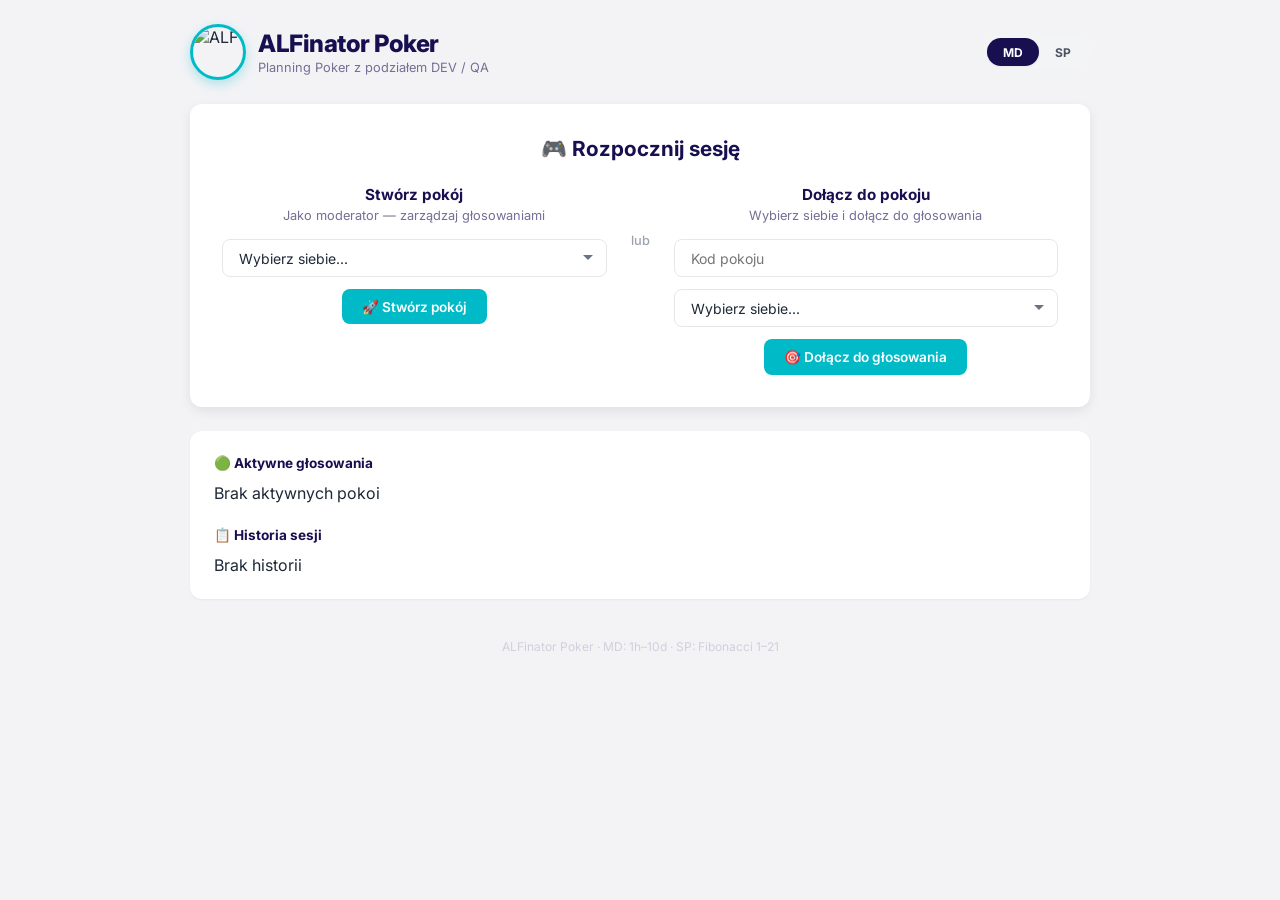
==== poker/index.html @ 8dad06fb "feat: task queue for moderator, show votes after reveal, cat card, room name, all fixes" ====
<!DOCTYPE html>
<html lang="pl">
<head>
    <meta charset="UTF-8">
    <meta name="viewport" content="width=device-width, initial-scale=1.0">
    <title>ALFinator Poker — Planning Poker</title>
    <link rel="icon" href="data:image/svg+xml,<svg xmlns='http://www.w3.org/2000/svg' viewBox='0 0 100 100'><text y='.9em' font-size='90'>🃏</text></svg>">
    <script src="https://cdn.sheetjs.com/xlsx-0.20.0/package/dist/xlsx.full.min.js"></script>
    <script src="https://www.gstatic.com/firebasejs/10.12.0/firebase-app-compat.js"></script>
    <script src="https://www.gstatic.com/firebasejs/10.12.0/firebase-database-compat.js"></script>
    <link rel="preconnect" href="https://fonts.googleapis.com">
    <link href="https://fonts.googleapis.com/css2?family=Inter:wght@400;500;600;700;800&display=swap" rel="stylesheet">
    <script type="module" src="https://cdn.jsdelivr.net/npm/emoji-picker-element@1/index.js"></script>
    <link rel="stylesheet" href="styles.css">
</head>
<body>
    <div class="container">
        <!-- HEADER -->
        <header class="header">
            <div class="logo">
                <img src="../alf.png" alt="ALF" class="logo-img">
                <div class="logo-text">
                    <h1>ALFinator Poker</h1>
                    <p class="subtitle">Planning Poker z podziałem DEV / QA</p>
                </div>
            </div>
            <div class="unit-toggle" id="unitToggle">
                <button class="unit-btn active" data-unit="md">MD</button>
                <button class="unit-btn" data-unit="sp">SP</button>
            </div>
        </header>

        <!-- LOBBY SECTION -->
        <section class="section" id="lobbySection">
            <div class="lobby-card">
                <h2>🎮 Rozpocznij sesję</h2>
                <div class="lobby-options">
                    <div class="lobby-option" id="createRoomOption">
                        <h3>Stwórz pokój</h3>
                        <p>Jako moderator — zarządzaj głosowaniami</p>
                        <select id="moderatorName" class="input">
                            <option value="" disabled selected>Wybierz siebie...</option>
                        </select>
                        <button class="btn btn-primary" id="createRoomBtn">🚀 Stwórz pokój</button>
                    </div>
                    <div class="lobby-divider" id="lobbyDivider">lub</div>
                    <div class="lobby-option" id="joinRoomOption">
                        <h3>Dołącz do pokoju</h3>
                        <p>Wybierz siebie i dołącz do głosowania</p>
                        <input type="text" id="roomCodeInput" placeholder="Kod pokoju" class="input" autocomplete="off">
                        <select id="playerName" class="input">
                            <option value="" disabled selected>Wybierz siebie...</option>
                        </select>
                        <button class="btn btn-primary" id="joinRoomBtn">🎯 Dołącz do głosowania</button>
                    </div>
                </div>
            </div>
        </section>

        <!-- ROOMS LIST -->
        <section class="section" id="roomsListSection">
            <div class="rooms-card">
                <div class="rooms-active" id="activeRooms">
                    <h3>🟢 Aktywne głosowania</h3>
                    <div class="rooms-list" id="activeRoomsList">
                        <p class="empty-state">Brak aktywnych pokoi</p>
                    </div>
                </div>
                <div class="rooms-history" id="historyRooms">
                    <h3>📋 Historia sesji</h3>
                    <div class="rooms-list" id="historyRoomsList">
                        <p class="empty-state">Brak historii</p>
                    </div>
                </div>
            </div>
        </section>

        <!-- GAME ROOM -->
        <section class="section hidden" id="gameSection">
            <!-- Room info bar -->
            <div class="room-bar">
                <div class="room-info">
                    <span class="room-code" id="roomCodeDisplay"></span>
                    <button class="btn btn-small btn-ghost" id="copyRoomBtn" title="Kopiuj link">📋 Kopiuj link</button>
                </div>
                <div class="room-participants">
                    <span class="participant-count" id="participantCount">0 osób</span>
                    <button class="btn btn-small btn-ghost" id="leaveRoomBtn" title="Wróć do lobby">🚪 Wyjdź</button>
                </div>
            </div>

            <!-- Current issue -->
            <div class="issue-panel" id="issuePanel">
                <div class="issue-display" id="issueDisplay">
                    <p class="issue-placeholder">Moderator ustawi zadanie do wyceny...</p>
                </div>
                <!-- Moderator controls for issue -->
                <div class="moderator-controls hidden" id="issueControls">
                    <div class="issue-input-row">
                        <input type="text" id="issueInput" placeholder="Nazwa zadania / numer JIRA" class="input input-wide" autocomplete="off">
                        <button class="btn btn-primary btn-small" id="addIssueBtn">➕ Dodaj</button>
                    </div>
                    <div class="issue-queue" id="issueQueue"></div>
                </div>
            </div>

            <!-- Voting cards -->
            <div class="cards-section" id="cardsSection">
                <h3>Twoja wycena</h3>
                <div class="cards" id="cardsDeck">
                    <!-- Cards generated by JS -->
                </div>
                <div class="vote-action">
                    <button class="btn btn-vote" id="confirmVoteBtn" disabled>✅ Głosuj</button>
                    <span class="vote-status" id="voteStatus"></span>
                </div>
            </div>

            <!-- Players status -->
            <div class="players-panel">
                <div class="players-group">
                    <h4>🔧 DEV</h4>
                    <div class="players-list" id="devPlayersList"></div>
                </div>
                <div class="players-group">
                    <h4>🧪 QA</h4>
                    <div class="players-list" id="qaPlayersList"></div>
                </div>
                <div class="players-group players-group-other hidden" id="otherGroup">
                    <h4>👤 Inni</h4>
                    <div class="players-list" id="otherPlayersList"></div>
                </div>
            </div>

            <!-- Moderator action buttons -->
            <div class="moderator-actions hidden" id="moderatorActions">
                <button class="btn btn-primary" id="revealBtn" disabled>👁️ Odkryj karty</button>
                <button class="btn btn-danger btn-small" id="resetVotesBtn">🔄 Reset</button>
                <button class="btn btn-secondary" id="nextRoundBtn">⏭️ Następne zadanie</button>
            </div>

            <!-- Results panel (after reveal) -->
            <div class="results-panel hidden" id="resultsPanel">
                <h3>📊 Wyniki głosowania</h3>
                <div class="results-grid">
                    <div class="result-group">
                        <div class="result-group-header">🔧 DEV</div>
                        <div class="result-votes" id="devVotes"></div>
                        <div class="result-summary" id="devSummary"></div>
                    </div>
                    <div class="result-group">
                        <div class="result-group-header">🧪 QA</div>
                        <div class="result-votes" id="qaVotes"></div>
                        <div class="result-summary" id="qaSummary"></div>
                    </div>
                </div>
                <div class="result-total" id="resultTotal"></div>
                <!-- Final estimate input (moderator) -->
                <div class="final-estimate hidden" id="finalEstimate">
                    <h4>Finalna wycena</h4>
                    <div class="final-inputs">
                        <div class="final-input-group">
                            <label>DEV</label>
                            <input type="number" id="finalDev" class="input input-small" step="0.5" min="0">
                        </div>
                        <div class="final-input-group">
                            <label>QA</label>
                            <input type="number" id="finalQa" class="input input-small" step="0.5" min="0">
                        </div>
                        <button class="btn btn-primary btn-small" id="saveFinalBtn">✅ Zapisz</button>
                    </div>
                </div>
            </div>

            <!-- Session summary -->
            <div class="session-summary hidden" id="sessionSummary">
                <h3>📋 Podsumowanie sesji</h3>
                <div class="summary-table-wrapper">
                    <table class="summary-table" id="summaryTable">
                        <thead>
                            <tr>
                                <th>Zadanie</th>
                                <th>DEV</th>
                                <th>QA</th>
                                <th>Suma</th>
                            </tr>
                        </thead>
                        <tbody id="summaryBody"></tbody>
                        <tfoot>
                            <tr class="summary-total-row">
                                <td><strong>RAZEM</strong></td>
                                <td id="totalDev">—</td>
                                <td id="totalQa">—</td>
                                <td id="totalAll">—</td>
                            </tr>
                        </tfoot>
                    </table>
                </div>
                <button class="btn btn-ghost btn-small" id="exportCsvBtn">📥 Eksport CSV</button>
            </div>
        </section>

        <footer class="footer">
            <p>ALFinator Poker · MD: 1h–10d · SP: Fibonacci 1–21</p>
        </footer>

        <!-- Emoji picker popup -->
        <div class="emoji-popup hidden" id="emojiPopup">
            <emoji-picker id="emojiPicker"></emoji-picker>
        </div>
    </div>

    <script src="poker.js"></script>
</body>
</html>
---- poker/styles.css ----
:root {
    --cyan: #00bac7;
    --cyan-60: #66d6dd;
    --cyan-20: #ccf1f4;
    --cyan-bg: #f2fbfc;
    --navy: #170f4f;
    --navy-60: #746f95;
    --navy-20: #d1cfdc;
    --navy-bg: #f3f3f6;
    --yellow: #e3d900;
    --yellow-60: #eee866;
    --yellow-20: #f9f7cc;
    --yellow-bg: #fdfdf2;
    --success: #039855;
    --success-light: #ecfdf3;
    --danger: #d92d20;
    --danger-light: #fee4e2;
    --danger-bg: #fef2f2;
    --white: #ffffff;
    --gray-50: #f9fafb;
    --gray-100: #f3f4f6;
    --gray-200: #e5e7eb;
    --gray-300: #d1d5db;
    --gray-400: #9ca3af;
    --gray-600: #4b5563;
    --gray-700: #374151;
    --gray-800: #1f2937;
    --radius: 8px;
    --radius-lg: 12px;
    --shadow-sm: 0 1px 3px rgba(0, 0, 0, 0.05);
    --shadow-md: 0 4px 12px rgba(0, 0, 0, 0.08);
    --shadow-lg: 0 8px 24px rgba(0, 0, 0, 0.12);
}

* { margin: 0; padding: 0; box-sizing: border-box; }

body {
    font-family: 'Inter', sans-serif;
    background: var(--navy-bg);
    color: var(--gray-800);
    min-height: 100vh;
    padding: 1.5rem 1rem;
}

.container { max-width: 900px; margin: 0 auto; }

.hidden { display: none !important; }

/* === HEADER === */
.header {
    display: flex;
    align-items: center;
    justify-content: space-between;
    margin-bottom: 1.5rem;
}

.logo {
    display: flex;
    align-items: center;
    gap: 0.75rem;
}

.logo-img {
    width: 56px;
    height: 56px;
    border-radius: 50%;
    object-fit: cover;
    border: 3px solid var(--cyan);
    box-shadow: 0 4px 12px rgba(0, 186, 199, 0.3);
}

.logo-text h1 {
    font-size: 1.5rem;
    font-weight: 800;
    color: var(--navy);
    letter-spacing: -0.5px;
}

.subtitle {
    color: var(--navy-60);
    font-size: 0.8rem;
    margin-top: 0.1rem;
}

/* Unit toggle */
.unit-toggle {
    display: flex;
    background: var(--gray-100);
    border-radius: 100px;
    padding: 3px;
}

.unit-btn {
    padding: 0.4rem 1rem;
    border: none;
    border-radius: 100px;
    font-family: inherit;
    font-size: 0.75rem;
    font-weight: 700;
    cursor: pointer;
    background: transparent;
    color: var(--gray-600);
    transition: all 0.2s ease;
}

.unit-btn.active {
    background: var(--navy);
    color: var(--white);
    box-shadow: var(--shadow-sm);
}

/* === SECTIONS === */
.section {
    margin-bottom: 1.5rem;
}

/* === BUTTONS === */
.btn {
    display: inline-flex;
    align-items: center;
    gap: 0.5rem;
    padding: 0.6rem 1.25rem;
    border: none;
    border-radius: var(--radius);
    font-family: inherit;
    font-size: 0.85rem;
    font-weight: 600;
    cursor: pointer;
    transition: all 0.15s ease;
    text-decoration: none;
}

.btn:disabled {
    opacity: 0.5;
    cursor: not-allowed;
}

.btn-primary { background: var(--cyan); color: var(--white); }
.btn-primary:hover:not(:disabled) { background: #009da8; }

.btn-secondary { background: var(--gray-100); color: var(--gray-700); }
.btn-secondary:hover:not(:disabled) { background: var(--gray-200); }

.btn-ghost { background: transparent; color: var(--navy-60); }
.btn-ghost:hover { background: var(--gray-100); }

.btn-danger { background: var(--danger-light); color: var(--danger); }
.btn-danger:hover { background: var(--danger-bg); }

.btn-small { font-size: 0.75rem; padding: 0.35rem 0.7rem; }

/* === INPUT === */
.input {
    display: block;
    width: 100%;
    padding: 0.6rem 1rem;
    border: 1.5px solid var(--gray-200);
    border-radius: var(--radius);
    font-family: inherit;
    font-size: 0.875rem;
    color: var(--gray-800);
    background: var(--white);
    transition: border-color 0.15s ease;
    outline: none;
}

.input:focus { border-color: var(--cyan); }
.input-wide { max-width: 100%; }
.input-small { width: 80px; text-align: center; }

select.input {
    appearance: none;
    background-image: url("data:image/svg+xml,%3Csvg xmlns='http://www.w3.org/2000/svg' width='12' height='12' viewBox='0 0 12 12'%3E%3Cpath fill='%236b7280' d='M6 8L1 3h10z'/%3E%3C/svg%3E");
    background-repeat: no-repeat;
    background-position: right 0.75rem center;
    padding-right: 2rem;
    cursor: pointer;
}

/* === LOBBY === */
.lobby-card {
    background: var(--white);
    border-radius: var(--radius-lg);
    padding: 2rem;
    box-shadow: var(--shadow-md);
    text-align: center;
}

.lobby-card h2 {
    font-size: 1.3rem;
    color: var(--navy);
    margin-bottom: 1.5rem;
}

.lobby-options {
    display: grid;
    grid-template-columns: 1fr auto 1fr;
    gap: 1.5rem;
    align-items: start;
}

.lobby-options.join-only {
    grid-template-columns: 1fr;
    max-width: 400px;
    margin: 0 auto;
}

.lobby-option {
    text-align: center;
}

.lobby-option h3 {
    font-size: 0.95rem;
    color: var(--navy);
    margin-bottom: 0.25rem;
}

.lobby-option p {
    font-size: 0.8rem;
    color: var(--navy-60);
    margin-bottom: 1rem;
}

.lobby-option .input {
    margin-bottom: 0.75rem;
}

.lobby-divider {
    display: flex;
    align-items: center;
    justify-content: center;
    font-size: 0.8rem;
    color: var(--gray-400);
    font-weight: 500;
    padding-top: 3rem;
}

/* === ROOM BAR === */
.room-bar {
    display: flex;
    align-items: center;
    justify-content: space-between;
    background: var(--white);
    border-radius: var(--radius);
    padding: 0.75rem 1.25rem;
    margin-bottom: 1rem;
    box-shadow: var(--shadow-sm);
}

.room-info {
    display: flex;
    align-items: center;
    gap: 0.75rem;
}

.room-code {
    font-family: monospace;
    font-size: 0.9rem;
    font-weight: 700;
    color: var(--navy);
    background: var(--cyan-20);
    padding: 0.25rem 0.75rem;
    border-radius: 100px;
}

.participant-count {
    font-size: 0.8rem;
    color: var(--navy-60);
    font-weight: 500;
}

/* === ISSUE PANEL === */
.issue-panel {
    background: var(--white);
    border-radius: var(--radius);
    padding: 1.25rem;
    margin-bottom: 1rem;
    box-shadow: var(--shadow-sm);
    border-left: 4px solid var(--cyan);
}

.issue-display {
    margin-bottom: 0.75rem;
}

.issue-display h3 {
    font-size: 1rem;
    color: var(--navy);
    font-weight: 700;
}

.issue-placeholder {
    color: var(--gray-400);
    font-size: 0.85rem;
    font-style: italic;
}

.moderator-controls {
    display: flex;
    flex-direction: column;
    gap: 0.5rem;
    margin-top: 0.75rem;
}

.moderator-controls .input {
    flex: 1;
}

/* === CARDS === */
.cards-section {
    background: var(--white);
    border-radius: var(--radius);
    padding: 1.25rem;
    margin-bottom: 1rem;
    box-shadow: var(--shadow-sm);
    text-align: center;
}

.cards-section h3 {
    font-size: 0.8rem;
    font-weight: 600;
    color: var(--navy-60);
    text-transform: uppercase;
    letter-spacing: 0.5px;
    margin-bottom: 1rem;
}

.cards {
    display: flex;
    flex-wrap: wrap;
    gap: 0.5rem;
    justify-content: center;
}

.card {
    width: 48px;
    height: 68px;
    display: flex;
    align-items: center;
    justify-content: center;
    border: 2px solid var(--gray-200);
    border-radius: var(--radius);
    font-size: 0.9rem;
    font-weight: 700;
    color: var(--navy);
    background: var(--white);
    cursor: pointer;
    transition: all 0.15s ease;
    user-select: none;
}

.card:hover {
    border-color: var(--cyan);
    transform: translateY(-4px);
    box-shadow: 0 4px 12px rgba(0, 186, 199, 0.2);
}

.card.selected {
    border-color: var(--cyan);
    background: var(--cyan);
    color: var(--white);
    transform: translateY(-4px);
    box-shadow: 0 4px 16px rgba(0, 186, 199, 0.35);
}

.card.disabled {
    opacity: 0.4;
    pointer-events: none;
}

/* Vote action button */
.vote-action {
    display: flex;
    align-items: center;
    justify-content: center;
    gap: 1rem;
    margin-top: 1rem;
    padding-top: 0.75rem;
    border-top: 1px solid var(--gray-100);
}

.btn-vote {
    background: var(--navy);
    color: var(--white);
    font-size: 0.95rem;
    padding: 0.7rem 2rem;
    border-radius: 100px;
    box-shadow: 0 4px 14px rgba(23, 15, 79, 0.3);
}

.btn-vote:hover:not(:disabled) {
    transform: translateY(-1px);
    box-shadow: 0 6px 20px rgba(23, 15, 79, 0.4);
}

.btn-vote:disabled {
    opacity: 0.4;
    cursor: not-allowed;
    transform: none;
    box-shadow: none;
}

.vote-status {
    font-size: 0.8rem;
    font-weight: 600;
    color: var(--success);
}

/* === PLAYERS PANEL === */
.players-panel {
    display: grid;
    grid-template-columns: 1fr 1fr;
    gap: 1rem;
    margin-bottom: 1rem;
}

.players-group {
    background: var(--white);
    border-radius: var(--radius);
    padding: 1rem;
    box-shadow: var(--shadow-sm);
}

.players-group h4 {
    font-size: 0.8rem;
    font-weight: 700;
    color: var(--navy-60);
    text-transform: uppercase;
    letter-spacing: 0.5px;
    margin-bottom: 0.75rem;
    padding-bottom: 0.5rem;
    border-bottom: 1px solid var(--gray-100);
}

.players-group-other {
    grid-column: 1 / -1;
}

.players-list {
    display: flex;
    flex-direction: column;
    gap: 0.4rem;
}

.player-row {
    display: flex;
    align-items: center;
    justify-content: space-between;
    padding: 0.4rem 0.5rem;
    border-radius: 6px;
    font-size: 0.8rem;
    transition: background 0.15s ease;
    gap: 0.3rem;
}

.player-row:hover {
    background: var(--gray-50);
}

.player-name.is-moderator::after {
    content: '👑';
    margin-left: 0.3rem;
    font-size: 0.7rem;
}

.player-status {
    width: 22px;
    height: 22px;
    border-radius: 50%;
    display: flex;
    align-items: center;
    justify-content: center;
    font-size: 0.65rem;
}

.player-status.waiting {
    background: var(--gray-100);
    color: var(--gray-400);
}

.player-status.voted {
    background: var(--success-light);
    color: var(--success);
}

.player-status.revealed {
    background: var(--cyan-20);
    color: var(--navy);
    font-weight: 700;
    font-size: 0.7rem;
}

/* === MODERATOR ACTIONS === */
.moderator-actions {
    display: flex;
    gap: 0.75rem;
    justify-content: center;
    margin-bottom: 1rem;
}

/* === RESULTS PANEL === */
.results-panel {
    background: var(--white);
    border-radius: var(--radius-lg);
    padding: 1.5rem;
    margin-bottom: 1rem;
    box-shadow: var(--shadow-md);
    border: 2px solid var(--cyan-20);
    animation: fadeIn 0.3s ease;
}

.results-panel h3 {
    font-size: 1rem;
    color: var(--navy);
    margin-bottom: 1rem;
    text-align: center;
}

.results-grid {
    display: grid;
    grid-template-columns: 1fr 1fr;
    gap: 1rem;
    margin-bottom: 1rem;
}

.result-group {
    background: var(--gray-50);
    border-radius: var(--radius);
    padding: 1rem;
}

.result-group-header {
    font-size: 0.8rem;
    font-weight: 700;
    color: var(--navy-60);
    text-transform: uppercase;
    margin-bottom: 0.75rem;
}

.result-votes {
    display: flex;
    flex-wrap: wrap;
    gap: 0.4rem;
    margin-bottom: 0.75rem;
}

.vote-chip {
    display: inline-flex;
    align-items: center;
    gap: 0.3rem;
    font-size: 0.75rem;
    padding: 0.25rem 0.6rem;
    background: var(--white);
    border: 1px solid var(--gray-200);
    border-radius: 100px;
}

.vote-chip .vote-value {
    font-weight: 700;
    color: var(--navy);
}

.vote-chip .vote-name {
    color: var(--gray-600);
}

.result-summary {
    font-size: 0.85rem;
    font-weight: 600;
    color: var(--navy);
    padding-top: 0.5rem;
    border-top: 1px solid var(--gray-200);
}

.result-total {
    text-align: center;
    padding: 0.75rem;
    background: var(--cyan-bg);
    border-radius: var(--radius);
    font-weight: 700;
    color: var(--navy);
    font-size: 0.9rem;
}

/* === FINAL ESTIMATE === */
.final-estimate {
    margin-top: 1rem;
    padding-top: 1rem;
    border-top: 1px solid var(--gray-200);
    text-align: center;
}

.final-estimate h4 {
    font-size: 0.8rem;
    font-weight: 600;
    color: var(--navy-60);
    text-transform: uppercase;
    margin-bottom: 0.75rem;
}

.final-inputs {
    display: flex;
    align-items: center;
    justify-content: center;
    gap: 1rem;
}

.final-input-group {
    display: flex;
    flex-direction: column;
    align-items: center;
    gap: 0.25rem;
}

.final-input-group label {
    font-size: 0.7rem;
    font-weight: 600;
    color: var(--gray-600);
    text-transform: uppercase;
}

/* === SESSION SUMMARY === */
.session-summary {
    background: var(--white);
    border-radius: var(--radius-lg);
    padding: 1.5rem;
    box-shadow: var(--shadow-md);
    margin-bottom: 1rem;
}

.session-summary h3 {
    font-size: 1rem;
    color: var(--navy);
    margin-bottom: 1rem;
}

.summary-table-wrapper {
    overflow-x: auto;
    margin-bottom: 1rem;
}

.summary-table {
    width: 100%;
    border-collapse: collapse;
    font-size: 0.8rem;
}

.summary-table th,
.summary-table td {
    padding: 0.6rem 0.75rem;
    text-align: left;
    border-bottom: 1px solid var(--gray-100);
}

.summary-table th {
    font-weight: 700;
    color: var(--navy-60);
    text-transform: uppercase;
    font-size: 0.7rem;
    letter-spacing: 0.5px;
    background: var(--gray-50);
}

.summary-table td {
    color: var(--gray-700);
}

.summary-table td:nth-child(2),
.summary-table td:nth-child(3),
.summary-table td:nth-child(4),
.summary-table th:nth-child(2),
.summary-table th:nth-child(3),
.summary-table th:nth-child(4) {
    text-align: center;
    font-weight: 600;
}

.summary-total-row td {
    border-top: 2px solid var(--navy);
    font-weight: 700;
    color: var(--navy);
    font-size: 0.85rem;
    padding-top: 0.75rem;
}

/* === FOOTER === */
.footer {
    text-align: center;
    padding: 1rem;
    color: var(--navy-20);
    font-size: 0.75rem;
}

/* === ANIMATIONS === */
@keyframes fadeIn {
    from { opacity: 0; transform: translateY(8px); }
    to { opacity: 1; transform: translateY(0); }
}

@keyframes pulse {
    0%, 100% { transform: scale(1); }
    50% { transform: scale(1.05); }
}

.pulse { animation: pulse 0.6s ease; }

/* === TOAST NOTIFICATION === */
.toast {
    position: fixed;
    bottom: 2rem;
    left: 50%;
    transform: translateX(-50%) translateY(100px);
    background: var(--navy);
    color: var(--white);
    padding: 0.6rem 1.5rem;
    border-radius: 100px;
    font-size: 0.8rem;
    font-weight: 500;
    box-shadow: var(--shadow-lg);
    opacity: 0;
    transition: all 0.3s ease;
    z-index: 1000;
    pointer-events: none;
}

.toast.show {
    opacity: 1;
    transform: translateX(-50%) translateY(0);
}

/* === EMOJI PICKER & REACTIONS === */
.emoji-popup {
    position: fixed;
    z-index: 1000;
    box-shadow: var(--shadow-lg);
    border-radius: var(--radius-lg);
    overflow: hidden;
}

.emoji-popup emoji-picker {
    --num-columns: 8;
    --emoji-size: 1.3rem;
    --background: var(--white);
    --border-color: var(--gray-200);
    --indicator-color: var(--cyan);
    --input-border-color: var(--gray-200);
    --input-font-size: 0.85rem;
    height: 320px;
    width: 320px;
}

/* Player name clickable for emoji */
.player-name {
    font-weight: 500;
    color: var(--gray-700);
    cursor: pointer;
    transition: color 0.15s ease;
}

.player-name:hover {
    color: var(--cyan);
}

/* Emoji reactions */
.player-reactions {
    display: inline-flex;
    gap: 0.15rem;
    margin-left: 0.3rem;
}

.emoji-reaction {
    display: inline-block;
    font-size: 1.1rem;
    animation: emojiPop 0.3s ease;
}

.emoji-fadeout {
    animation: emojiFade 0.3s ease forwards;
}

@keyframes emojiPop {
    0% { transform: scale(0); opacity: 0; }
    50% { transform: scale(1.3); }
    100% { transform: scale(1); opacity: 1; }
}

@keyframes emojiFade {
    from { transform: scale(1); opacity: 1; }
    to { transform: scale(0.5); opacity: 0; }
}

/* === RESPONSIVE === */
@media (max-width: 700px) {
    body { padding: 1rem 0.5rem; }

    .header {
        flex-direction: column;
        gap: 0.75rem;
        text-align: center;
    }

    .logo-img { width: 44px; height: 44px; }
    .logo-text h1 { font-size: 1.25rem; }

    .lobby-options {
        grid-template-columns: 1fr;
        gap: 1rem;
    }

    .lobby-divider {
        padding-top: 0;
    }

    .players-panel {
        grid-template-columns: 1fr;
    }

    .results-grid {
        grid-template-columns: 1fr;
    }

    .card {
        width: 48px;
        height: 64px;
        font-size: 0.95rem;
    }

    .moderator-actions {
        flex-direction: column;
        align-items: stretch;
    }

    .final-inputs {
        flex-wrap: wrap;
    }
}

@media (max-width: 400px) {
    .card {
        width: 42px;
        height: 58px;
        font-size: 0.85rem;
    }

    .cards {
        gap: 0.35rem;
    }
}

/* === ROOMS LIST === */
.rooms-card {
    background: var(--white);
    border-radius: var(--radius-lg);
    padding: 1.5rem;
    box-shadow: var(--shadow-sm);
}

.rooms-active {
    margin-bottom: 1.5rem;
}

.rooms-active h3,
.rooms-history h3 {
    font-size: 0.85rem;
    font-weight: 700;
    color: var(--navy);
    margin-bottom: 0.75rem;
}

.rooms-list {
    display: flex;
    flex-direction: column;
    gap: 0.5rem;
}

.room-item {
    display: flex;
    align-items: center;
    justify-content: space-between;
    padding: 0.6rem 1rem;
    background: var(--gray-50);
    border-radius: var(--radius);
    border: 1px solid var(--gray-200);
    transition: all 0.15s ease;
}

.room-item.active {
    border-color: var(--cyan-60);
    background: var(--cyan-bg);
    cursor: pointer;
}

.room-item.active:hover {
    border-color: var(--cyan);
    box-shadow: var(--shadow-sm);
}

.room-item-info {
    display: flex;
    flex-direction: column;
    gap: 0.15rem;
}

.room-item-name {
    font-size: 0.8rem;
    font-weight: 600;
    color: var(--navy);
}

.room-item-meta {
    font-size: 0.7rem;
    color: var(--navy-60);
}

.room-item-badge {
    font-size: 0.65rem;
    font-weight: 700;
    padding: 0.2rem 0.5rem;
    border-radius: 100px;
    text-transform: uppercase;
}

.room-item-badge.live {
    background: var(--success-light);
    color: var(--success);
}

.room-item-badge.ended {
    background: var(--gray-100);
    color: var(--gray-600);
}

.room-item-summary {
    font-size: 0.7rem;
    color: var(--gray-600);
    margin-top: 0.2rem;
}

/* Issue queue */
.issue-input-row {
    display: flex;
    gap: 0.5rem;
}

.issue-input-row .input {
    flex: 1;
}

.issue-queue {
    display: flex;
    flex-direction: column;
    gap: 0.35rem;
    margin-top: 0.75rem;
}

.issue-queue:empty {
    display: none;
}

.issue-queue-item {
    display: flex;
    align-items: center;
    justify-content: space-between;
    padding: 0.5rem 0.75rem;
    background: var(--gray-50);
    border: 1px solid var(--gray-200);
    border-radius: var(--radius);
    font-size: 0.8rem;
    cursor: pointer;
    transition: all 0.15s ease;
}

.issue-queue-item:hover {
    border-color: var(--cyan);
    background: var(--cyan-bg);
}

.issue-queue-item.active {
    border-color: var(--cyan);
    background: var(--cyan-bg);
    font-weight: 700;
    border-left: 3px solid var(--cyan);
}

.issue-queue-item.done {
    opacity: 0.5;
    text-decoration: line-through;
}

.issue-queue-item-name {
    flex: 1;
    color: var(--navy);
}

.issue-queue-item-delete {
    background: none;
    border: none;
    color: var(--gray-400);
    cursor: pointer;
    font-size: 0.9rem;
    padding: 0.2rem;
    border-radius: 4px;
    transition: color 0.15s ease;
}

.issue-queue-item-delete:hover {
    color: var(--danger);
}
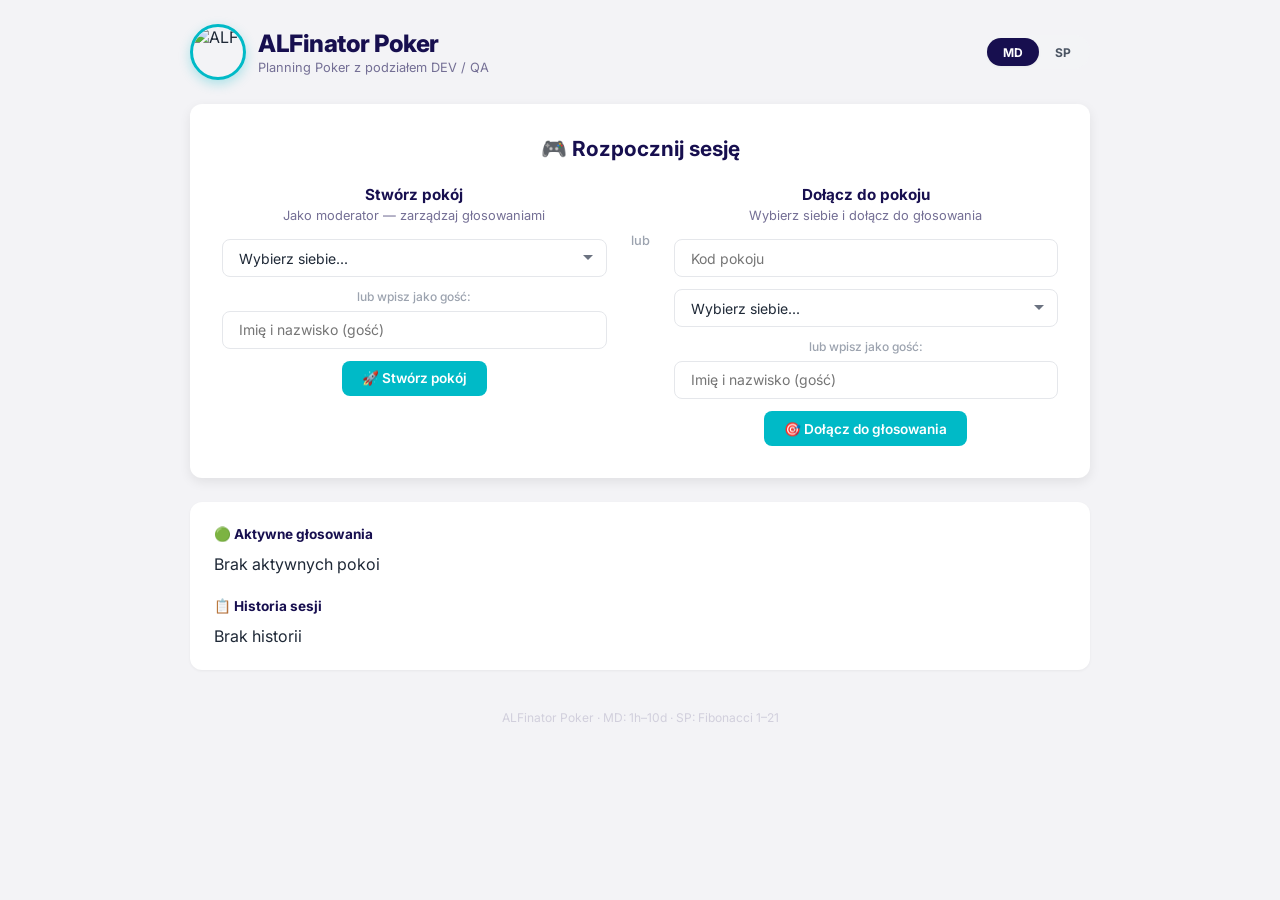
==== commit 374669db: "poker: dodaj opcję gościa + średnia zamiast sumy głosów" ====
--- a/poker/index.html
+++ b/poker/index.html
@@ -41,6 +41,8 @@
                         <select id="moderatorName" class="input">
                             <option value="" disabled selected>Wybierz siebie...</option>
                         </select>
+                        <div class="guest-separator">lub wpisz jako gość:</div>
+                        <input type="text" id="moderatorGuestName" placeholder="Imię i nazwisko (gość)" class="input" autocomplete="off">
                         <button class="btn btn-primary" id="createRoomBtn">🚀 Stwórz pokój</button>
                     </div>
                     <div class="lobby-divider" id="lobbyDivider">lub</div>
@@ -51,6 +53,8 @@
                         <select id="playerName" class="input">
                             <option value="" disabled selected>Wybierz siebie...</option>
                         </select>
+                        <div class="guest-separator">lub wpisz jako gość:</div>
+                        <input type="text" id="playerGuestName" placeholder="Imię i nazwisko (gość)" class="input" autocomplete="off">
                         <button class="btn btn-primary" id="joinRoomBtn">🎯 Dołącz do głosowania</button>
                     </div>
                 </div>
@@ -72,6 +76,7 @@
                         <p class="empty-state">Brak historii</p>
                     </div>
                 </div>
+                <button class="btn btn-danger btn-small hidden" id="clearPokerHistoryBtn">🗑️ Wyczyść historię (admin)</button>
             </div>
         </section>
 
@@ -85,23 +90,24 @@
                 </div>
                 <div class="room-participants">
                     <span class="participant-count" id="participantCount">0 osób</span>
+                    <button class="btn btn-small btn-danger hidden" id="endSessionBtn" title="Zakończ sesję">⏹️ Zakończ</button>
                     <button class="btn btn-small btn-ghost" id="leaveRoomBtn" title="Wróć do lobby">🚪 Wyjdź</button>
                 </div>
             </div>
 
-            <!-- Current issue -->
-            <div class="issue-panel" id="issuePanel">
-                <div class="issue-display" id="issueDisplay">
-                    <p class="issue-placeholder">Moderator ustawi zadanie do wyceny...</p>
-                </div>
-                <!-- Moderator controls for issue -->
-                <div class="moderator-controls hidden" id="issueControls">
+            <!-- Issue controls (moderator only) -->
+            <div class="issue-panel hidden" id="issueControls">
                     <div class="issue-input-row">
                         <input type="text" id="issueInput" placeholder="Nazwa zadania / numer JIRA" class="input input-wide" autocomplete="off">
                         <button class="btn btn-primary btn-small" id="addIssueBtn">➕ Dodaj</button>
                     </div>
                     <div class="issue-queue" id="issueQueue"></div>
-                </div>
+            </div>
+
+            <!-- Current task banner -->
+            <div class="current-issue-banner hidden" id="currentIssueBanner">
+                <span class="banner-icon">🗳️</span>
+                <span class="banner-text" id="currentIssueName"></span>
             </div>
 
             <!-- Voting cards -->
@@ -111,7 +117,7 @@
                     <!-- Cards generated by JS -->
                 </div>
                 <div class="vote-action">
-                    <button class="btn btn-vote" id="confirmVoteBtn" disabled>✅ Głosuj</button>
+                    <button class="btn btn-vote" id="confirmVoteBtn" disabled>Głosuj</button>
                     <span class="vote-status" id="voteStatus"></span>
                 </div>
             </div>
@@ -132,44 +138,34 @@
                 </div>
             </div>
 
-            <!-- Moderator action buttons -->
-            <div class="moderator-actions hidden" id="moderatorActions">
-                <button class="btn btn-primary" id="revealBtn" disabled>👁️ Odkryj karty</button>
-                <button class="btn btn-danger btn-small" id="resetVotesBtn">🔄 Reset</button>
-                <button class="btn btn-secondary" id="nextRoundBtn">⏭️ Następne zadanie</button>
-            </div>
-
             <!-- Results panel (after reveal) -->
             <div class="results-panel hidden" id="resultsPanel">
-                <h3>📊 Wyniki głosowania</h3>
-                <div class="results-grid">
-                    <div class="result-group">
-                        <div class="result-group-header">🔧 DEV</div>
-                        <div class="result-votes" id="devVotes"></div>
-                        <div class="result-summary" id="devSummary"></div>
-                    </div>
-                    <div class="result-group">
-                        <div class="result-group-header">🧪 QA</div>
-                        <div class="result-votes" id="qaVotes"></div>
-                        <div class="result-summary" id="qaSummary"></div>
-                    </div>
-                </div>
-                <div class="result-total" id="resultTotal"></div>
-                <!-- Final estimate input (moderator) -->
-                <div class="final-estimate hidden" id="finalEstimate">
-                    <h4>Finalna wycena</h4>
-                    <div class="final-inputs">
-                        <div class="final-input-group">
-                            <label>DEV</label>
-                            <input type="number" id="finalDev" class="input input-small" step="0.5" min="0">
-                        </div>
-                        <div class="final-input-group">
-                            <label>QA</label>
-                            <input type="number" id="finalQa" class="input input-small" step="0.5" min="0">
-                        </div>
-                        <button class="btn btn-primary btn-small" id="saveFinalBtn">✅ Zapisz</button>
-                    </div>
-                </div>
+                <table class="results-table">
+                    <thead>
+                        <tr>
+                            <th></th>
+                            <th>x̄ głosów</th>
+                            <th class="final-col hidden" id="finalCol">Finalna wycena</th>
+                        </tr>
+                    </thead>
+                    <tbody>
+                        <tr>
+                            <td class="result-label">🔧 DEV</td>
+                            <td id="devSummary">—</td>
+                            <td class="final-col hidden"><input type="number" id="finalDev" class="input input-small" step="0.5" min="0"></td>
+                        </tr>
+                        <tr>
+                            <td class="result-label">🧪 QA</td>
+                            <td id="qaSummary">—</td>
+                            <td class="final-col hidden"><input type="number" id="finalQa" class="input input-small" step="0.5" min="0"></td>
+                        </tr>
+                        <tr class="result-total-row">
+                            <td class="result-label"><strong>Łącznie</strong></td>
+                            <td id="resultTotal">—</td>
+                            <td class="final-col hidden"><button class="btn btn-primary btn-small" id="saveFinalBtn">✅ Zapisz</button></td>
+                        </tr>
+                    </tbody>
+                </table>
             </div>
 
             <!-- Session summary -->
@@ -204,6 +200,37 @@
             <p>ALFinator Poker · MD: 1h–10d · SP: Fibonacci 1–21</p>
         </footer>
 
+        <!-- History detail popup -->
+        <div class="history-popup-overlay hidden" id="historyPopupOverlay">
+            <div class="history-popup">
+                <div class="history-popup-header">
+                    <h3 id="historyPopupTitle">Podsumowanie sesji</h3>
+                    <button class="btn btn-ghost btn-small" id="closeHistoryPopup">✕</button>
+                </div>
+                <div class="history-popup-body">
+                    <table class="summary-table" id="historyPopupTable">
+                        <thead>
+                            <tr>
+                                <th>Zadanie</th>
+                                <th>DEV</th>
+                                <th>QA</th>
+                                <th>Suma</th>
+                            </tr>
+                        </thead>
+                        <tbody id="historyPopupBody"></tbody>
+                        <tfoot>
+                            <tr class="summary-total-row">
+                                <td><strong>RAZEM</strong></td>
+                                <td id="historyTotalDev">—</td>
+                                <td id="historyTotalQa">—</td>
+                                <td id="historyTotalAll">—</td>
+                            </tr>
+                        </tfoot>
+                    </table>
+                </div>
+            </div>
+        </div>
+
         <!-- Emoji picker popup -->
         <div class="emoji-popup hidden" id="emojiPopup">
             <emoji-picker id="emojiPicker"></emoji-picker>
--- a/poker/styles.css
+++ b/poker/styles.css
@@ -235,6 +235,13 @@
     padding-top: 3rem;
 }
 
+.guest-separator {
+    font-size: 0.75rem;
+    color: var(--gray-400);
+    margin: 0.5rem 0 0.4rem;
+    font-weight: 500;
+}
+
 /* === ROOM BAR === */
 .room-bar {
     display: flex;
@@ -306,6 +313,29 @@
     flex: 1;
 }
 
+/* Current issue banner */
+.current-issue-banner {
+    background: linear-gradient(135deg, #170f4f, #2d1f7a);
+    color: var(--white);
+    padding: 0.75rem 1.25rem;
+    border-radius: var(--radius);
+    margin-bottom: 0.75rem;
+    display: flex;
+    align-items: center;
+    gap: 0.75rem;
+    font-weight: 700;
+    font-size: 1rem;
+    box-shadow: var(--shadow-md);
+}
+
+.banner-icon {
+    font-size: 1.2rem;
+}
+
+.banner-text {
+    flex: 1;
+}
+
 /* === CARDS === */
 .cards-section {
     background: var(--white);
@@ -328,13 +358,13 @@
 .cards {
     display: flex;
     flex-wrap: wrap;
-    gap: 0.5rem;
+    gap: 0.3rem;
     justify-content: center;
 }
 
 .card {
-    width: 48px;
-    height: 68px;
+    width: 44px;
+    height: 62px;
     display: flex;
     align-items: center;
     justify-content: center;
@@ -514,6 +544,39 @@
     color: var(--navy);
     margin-bottom: 1rem;
     text-align: center;
+}
+
+/* Results table */
+.results-table {
+    width: 100%;
+    border-collapse: collapse;
+    font-size: 0.85rem;
+}
+
+.results-table th,
+.results-table td {
+    padding: 0.6rem 1rem;
+    text-align: center;
+    border-bottom: 1px solid var(--gray-100);
+}
+
+.results-table th {
+    font-size: 0.7rem;
+    font-weight: 700;
+    color: var(--navy-60);
+    text-transform: uppercase;
+}
+
+.results-table .result-label {
+    text-align: left;
+    font-weight: 600;
+    color: var(--navy);
+}
+
+.results-table .result-total-row td {
+    border-top: 2px solid var(--navy);
+    font-weight: 700;
+    padding-top: 0.75rem;
 }
 
 .results-grid {
@@ -959,20 +1022,13 @@
 
 .issue-queue-item {
     display: flex;
-    align-items: center;
-    justify-content: space-between;
-    padding: 0.5rem 0.75rem;
+    flex-direction: column;
+    padding: 0.6rem 0.75rem;
     background: var(--gray-50);
     border: 1px solid var(--gray-200);
     border-radius: var(--radius);
     font-size: 0.8rem;
-    cursor: pointer;
     transition: all 0.15s ease;
-}
-
-.issue-queue-item:hover {
-    border-color: var(--cyan);
-    background: var(--cyan-bg);
 }
 
 .issue-queue-item.active {
@@ -1006,3 +1062,85 @@
 .issue-queue-item-delete:hover {
     color: var(--danger);
 }
+
+.issue-queue-item-top {
+    display: flex;
+    align-items: center;
+    gap: 0.5rem;
+    width: 100%;
+}
+
+.issue-queue-item-actions {
+    margin-top: 0.4rem;
+}
+
+.issue-badge {
+    font-size: 0.65rem;
+    font-weight: 700;
+    padding: 0.15rem 0.5rem;
+    border-radius: 100px;
+    text-transform: uppercase;
+    white-space: nowrap;
+}
+
+.issue-badge-active {
+    background: #f3e8ff;
+    color: #7c3aed;
+}
+
+.issue-badge-done {
+    background: var(--success-light);
+    color: var(--success);
+}
+
+.issue-action-btn {
+    font-size: 0.7rem !important;
+    padding: 0.3rem 0.6rem !important;
+}
+
+
+/* History popup */
+.history-popup-overlay {
+    position: fixed;
+    top: 0;
+    left: 0;
+    right: 0;
+    bottom: 0;
+    background: rgba(0, 0, 0, 0.5);
+    display: flex;
+    align-items: center;
+    justify-content: center;
+    z-index: 999;
+}
+
+.history-popup {
+    background: var(--white);
+    border-radius: var(--radius-lg);
+    padding: 1.5rem;
+    max-width: 600px;
+    width: 90%;
+    max-height: 80vh;
+    overflow-y: auto;
+    box-shadow: var(--shadow-lg);
+}
+
+.history-popup-header {
+    display: flex;
+    align-items: center;
+    justify-content: space-between;
+    margin-bottom: 1rem;
+}
+
+.history-popup-header h3 {
+    font-size: 1rem;
+    color: var(--navy);
+}
+
+.room-item-clickable {
+    cursor: pointer;
+}
+
+.room-item-clickable:hover {
+    border-color: var(--cyan-60);
+    background: var(--cyan-bg);
+}
